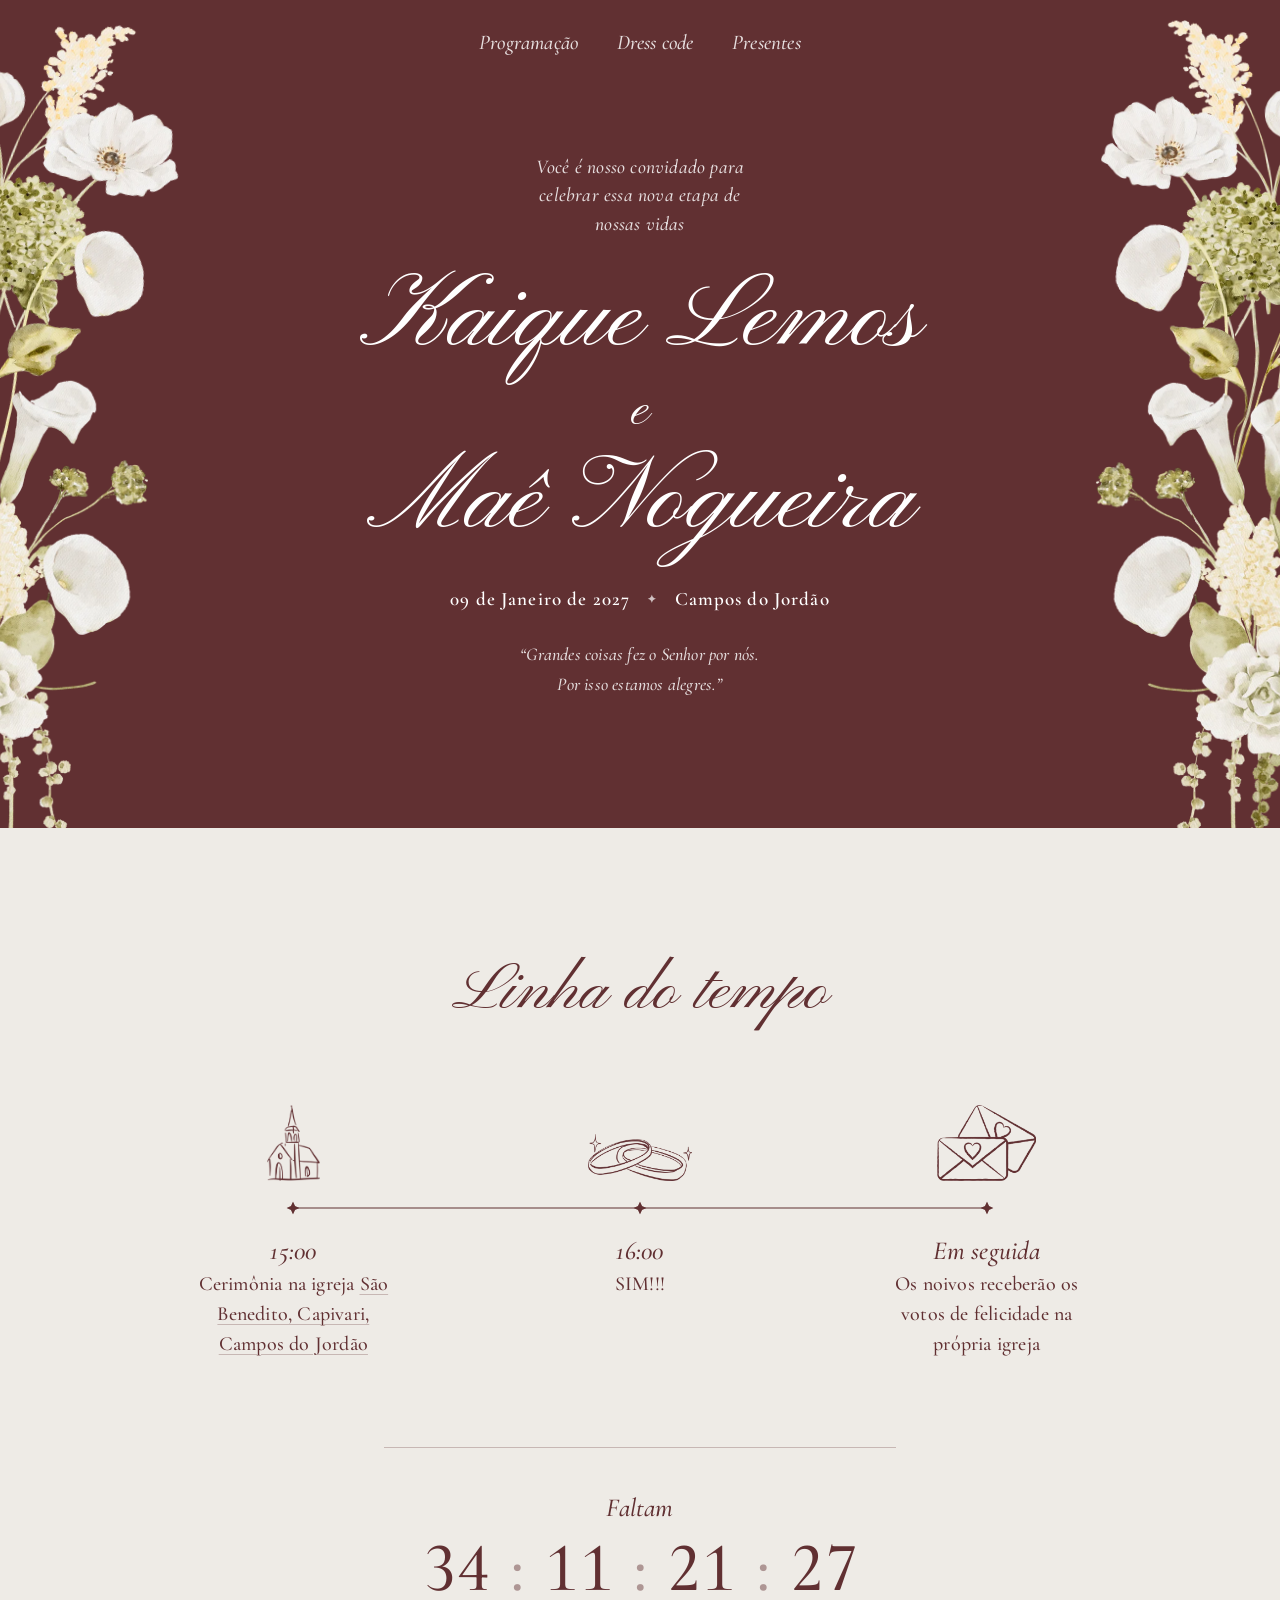
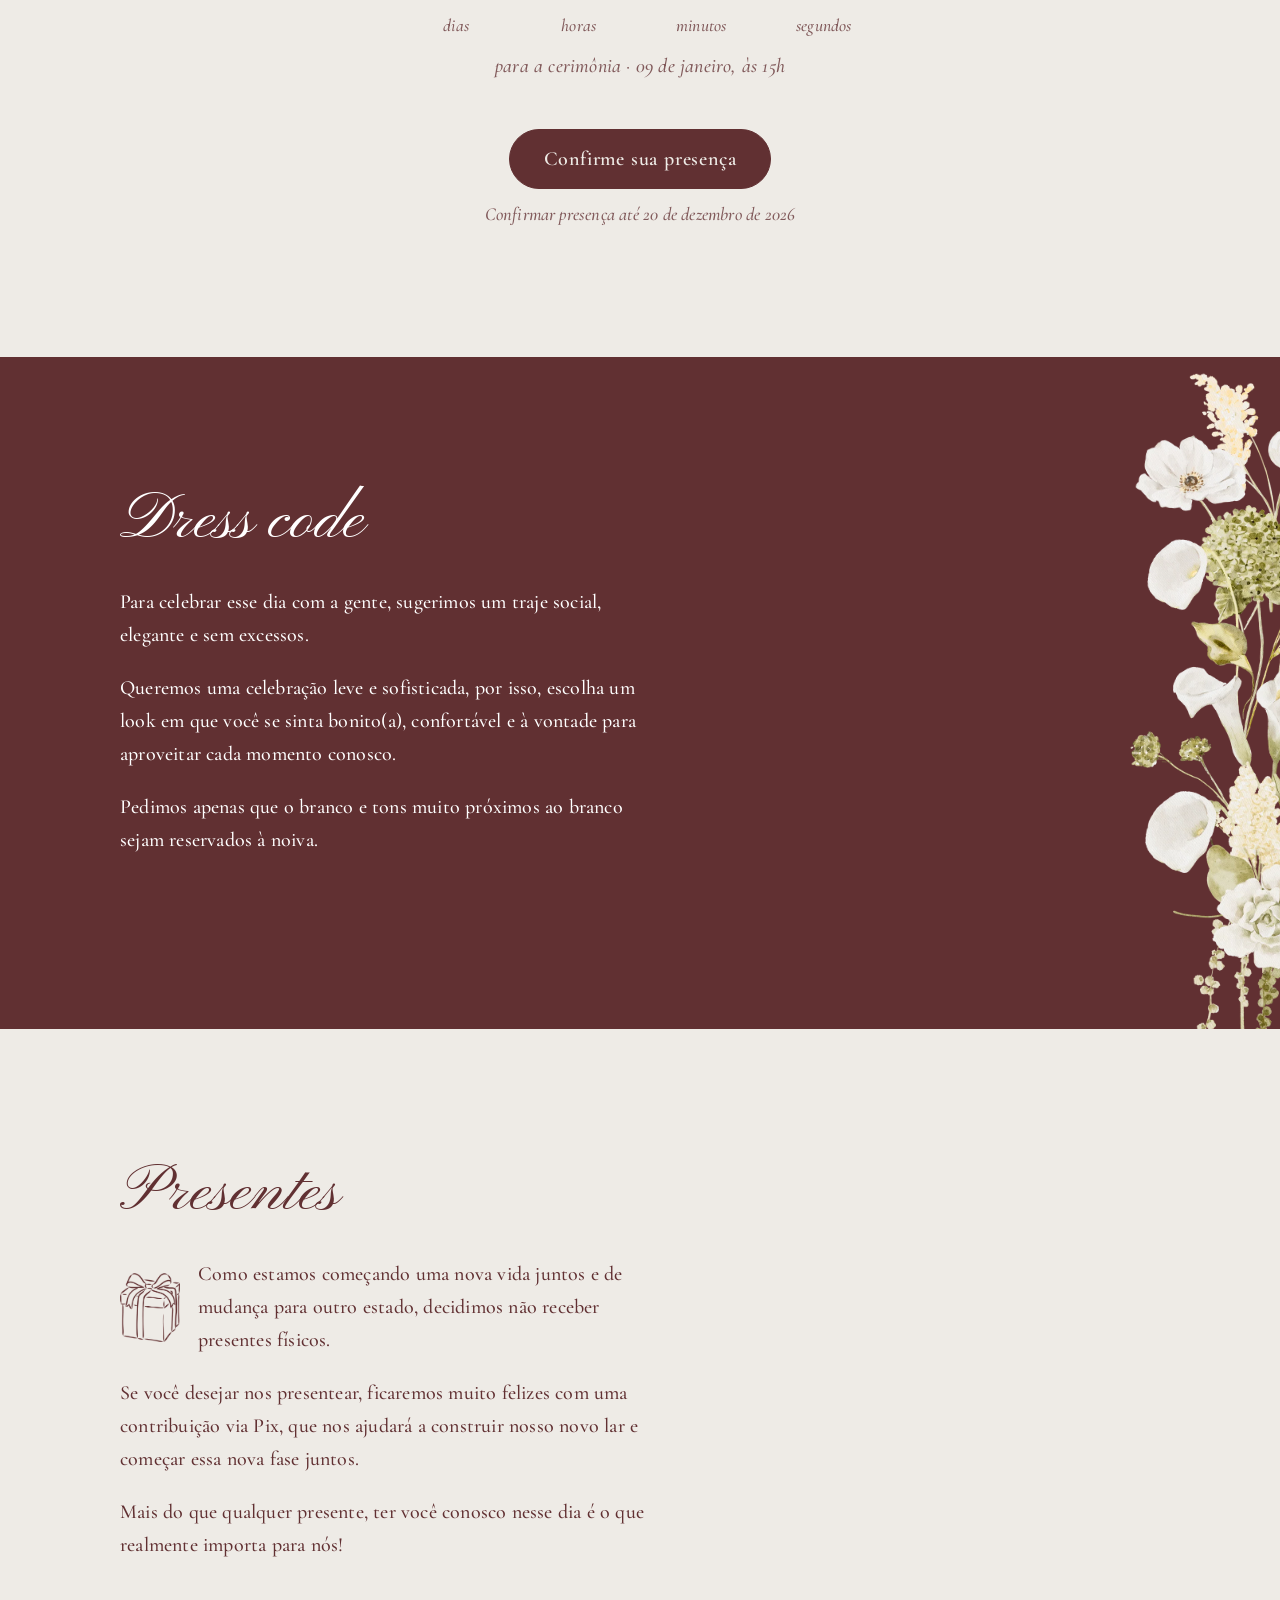
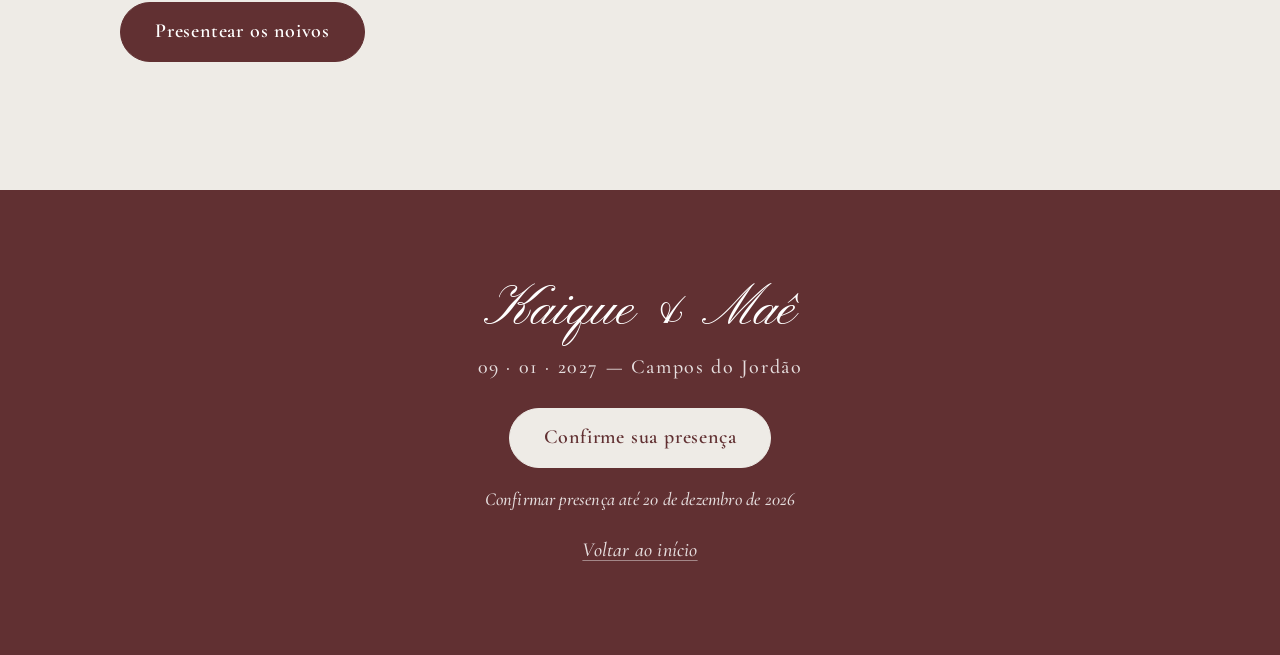
==== cerimonia/index.html @ 5c9cc26d "Versão do convite só para a cerimônia, com os votos na igreja Nova página em /cerimonia/ para quem é" ====
<!doctype html>
<html lang="pt-BR">
<head>
  <meta charset="utf-8">
  <meta name="viewport" content="width=device-width, initial-scale=1">
  <title>Kaique & Maê · 09.01.2027</title>
  <meta name="description" content="Casamento de Kaique Lemos e Maê Nogueira — 09 de janeiro de 2027, Igreja São Benedito, Campos do Jordão.">
  <!-- Versão do convite só para a cerimônia: sem recepção nem jantar; os noivos recebem os votos na igreja -->
  <!-- Site só para convidados: pede aos buscadores (Google etc.) para não indexar -->
  <meta name="robots" content="noindex, nofollow">
  <meta name="theme-color" content="#613032">

  <!-- Prévia ao compartilhar o link (WhatsApp, Instagram, Telegram) -->
  <meta property="og:type" content="website">
  <meta property="og:url" content="https://kaiquelem04.github.io/casamento/cerimonia/">
  <meta property="og:title" content="Kaique & Maê">
  <meta property="og:description" content="09 de janeiro de 2027 · Campos do Jordão. Você é nosso convidado!">
  <meta property="og:image" content="https://kaiquelem04.github.io/casamento/img/og.jpg">
  <meta property="og:image:width" content="1200">
  <meta property="og:image:height" content="630">
  <meta name="twitter:card" content="summary_large_image">

  <link rel="icon" href="../img/favicon.svg" type="image/svg+xml">
  <link rel="preconnect" href="https://fonts.googleapis.com">
  <link rel="preconnect" href="https://fonts.gstatic.com" crossorigin>
  <link rel="stylesheet" href="https://fonts.googleapis.com/css2?family=Cormorant+Garamond:ital,wght@0,500;0,600;1,500&family=Pinyon+Script&display=swap">
  <link rel="stylesheet" href="../estilo.css">
  <script>
    // Liga as transições entre seções só se o navegador suporta e a pessoa não pediu menos movimento.
    // Se o script.js não carregar em 2,5 s, desliga tudo para o conteúdo nunca ficar escondido.
    if ("IntersectionObserver" in window && !matchMedia("(prefers-reduced-motion: reduce)").matches) {
      document.documentElement.classList.add("js-anima");
      setTimeout(function () { if (!window.animaPronta) document.documentElement.classList.remove("js-anima"); }, 2500);
    }
  </script>
  <script src="../script.js" defer></script>
</head>
<body>

  <!-- ============ Capa ============ -->
  <header class="capa vinho" id="inicio">
    <div class="flores flores-esq" aria-hidden="true">
      <div class="flor flor-topo"></div>
      <div class="flor flor-base"></div>
    </div>
    <div class="flores flores-dir" aria-hidden="true">
      <div class="flor flor-topo"></div>
      <div class="flor flor-base"></div>
    </div>

    <nav class="menu" aria-label="Seções do site">
      <a href="#programacao">Programação</a>
      <a href="#dress-code">Dress code</a>
      <a href="#presentes">Presentes</a>
    </nav>

    <div class="capa-conteudo">
      <p class="chamada">Você é nosso convidado para celebrar essa nova etapa de nossas vidas</p>
      <h1 class="nomes">
        <span>Kaique Lemos</span>
        <span class="e">e</span>
        <span>Maê Nogueira</span>
      </h1>
      <p class="data">
        <span>09 de Janeiro de 2027</span>
        <span class="sep" aria-hidden="true">✦</span>
        <span>Campos do Jordão</span>
      </p>
      <p class="versiculo">“Grandes coisas fez o Senhor por nós. Por isso estamos alegres.”</p>
    </div>
  </header>

  <main>
    <!-- ============ Programação ============ -->
    <section class="secao papel" id="programacao" aria-labelledby="t-programacao">
      <div class="miolo">
        <h2 id="t-programacao" data-anima>Linha do tempo</h2>

        <ol class="linha-do-tempo">
          <li class="momento" data-anima>
            <img class="icone" src="../img/icones/igreja.webp" alt="" width="249" height="360">
            <span class="trilho" aria-hidden="true"><svg class="estrela" viewBox="0 0 64 64"><path d="M32 0L42.18 21.82L64 32L42.18 42.18L32 64L21.82 42.18L0 32L21.82 21.82Z"/></svg></span>
            <div class="momento-texto">
              <span class="hora">15:00</span>
              <p>Cerimônia na igreja <a href="https://maps.google.com/maps/place/data=!4m2!3m1!1s0x94cc88543a2c3bd7:0x20a7fb5d9fed7de4?entry=s&amp;sa=X&amp;ved=2ahUKEwiS2OWRpueWAxWaNrkGHdtUBzgQ4kB6BAgZEAA" target="_blank" rel="noopener">São Benedito, Capivari, Campos do Jordão</a></p>
            </div>
          </li>
          <li class="momento" data-anima>
            <img class="icone" src="../img/icones/aliancas.webp" alt="" width="360" height="163">
            <span class="trilho" aria-hidden="true"><svg class="estrela" viewBox="0 0 64 64"><path d="M32 0L42.18 21.82L64 32L42.18 42.18L32 64L21.82 42.18L0 32L21.82 21.82Z"/></svg></span>
            <div class="momento-texto">
              <span class="hora">16:00</span>
              <p>SIM!!!</p>
            </div>
          </li>
          <li class="momento" data-anima>
            <img class="icone" src="../img/icones/convite.webp" alt="" width="360" height="278">
            <span class="trilho" aria-hidden="true"><svg class="estrela" viewBox="0 0 64 64"><path d="M32 0L42.18 21.82L64 32L42.18 42.18L32 64L21.82 42.18L0 32L21.82 21.82Z"/></svg></span>
            <div class="momento-texto">
              <span class="hora">Em seguida</span>
              <p>Os noivos receberão os votos de felicidade na própria igreja</p>
            </div>
          </li>
        </ol>

        <div class="relogio" id="relogio" data-anima>
          <p class="relogio-titulo">Faltam</p>
          <div class="relogio-numeros">
            <div class="unidade"><span class="num" id="rel-d">118</span><span class="rotulo">dias</span></div>
            <span class="dois-pontos" aria-hidden="true">:</span>
            <div class="unidade"><span class="num" id="rel-h">17</span><span class="rotulo">horas</span></div>
            <span class="dois-pontos" aria-hidden="true">:</span>
            <div class="unidade"><span class="num" id="rel-m">20</span><span class="rotulo">minutos</span></div>
            <span class="dois-pontos" aria-hidden="true">:</span>
            <div class="unidade"><span class="num" id="rel-s">00</span><span class="rotulo">segundos</span></div>
          </div>
          <p class="relogio-nota">para a cerimônia · 09 de janeiro, às 15h</p>
          <div class="rsvp">
            <a class="botao botao-escuro" href="https://docs.google.com/forms/d/e/1FAIpQLSfrG4dv8Hcm9rx-ym1xa2u4WnbqPtX0x_8tNT4JmWpkgHbNkg/viewform?usp=publish-editor" target="_blank" rel="noopener">Confirme sua presença</a>
            <p class="prazo">Confirmar presença até 20 de dezembro de 2026</p>
          </div>
        </div>
      </div>
    </section>

    <!-- ============ Dress code ============ -->
    <section class="secao vinho" id="dress-code" aria-labelledby="t-dress">
      <div class="flores flores-dir" aria-hidden="true" data-anima>
        <div class="flor flor-topo"></div>
        <div class="flor flor-base"></div>
      </div>
      <div class="miolo">
        <div class="coluna">
          <h2 id="t-dress" data-anima>Dress code</h2>
          <div class="texto" data-anima>
            <p>Para celebrar esse dia com a gente, sugerimos um traje social, elegante e sem excessos.</p>
            <p>Queremos uma celebração leve e sofisticada, por isso, escolha um look em que você se sinta bonito(a), confortável e à vontade para aproveitar cada momento conosco.</p>
            <p>Pedimos apenas que o branco e tons muito próximos ao branco sejam reservados à noiva.</p>
          </div>
        </div>
      </div>
    </section>

    <!-- ============ Presentes ============ -->
    <section class="secao papel" id="presentes" aria-labelledby="t-presentes">
      <div class="miolo">
        <div class="coluna">
          <h2 id="t-presentes" data-anima>Presentes</h2>
          <div class="texto" data-anima>
            <div class="presente">
              <img src="../img/icones/presente.webp" alt="" width="307" height="350">
              <p>Como estamos começando uma nova vida juntos e de mudança para outro estado, decidimos não receber presentes físicos.</p>
            </div>
            <p>Se você desejar nos presentear, ficaremos muito felizes com uma contribuição via Pix, que nos ajudará a construir nosso novo lar e começar essa nova fase juntos.</p>
            <p>Mais do que qualquer presente, ter você conosco nesse dia é o que realmente importa para nós!</p>
          </div>
          <div class="acoes" data-anima>
            <button class="botao botao-cheio" id="presentear" type="button" aria-haspopup="dialog">Presentear os noivos</button>
          </div>
        </div>
      </div>
    </section>
  </main>

  <!-- ============ Janela de presentes ============ -->
  <dialog class="janela" id="janela-presentes" aria-labelledby="t-janela">
   <div class="janela-miolo">
    <button class="fechar" type="button" data-fechar aria-label="Fechar">×</button>

    <!-- Passo 1: escolher -->
    <div class="passo" id="passo-escolha">
      <h3 class="janela-titulo" id="t-janela">Presentear os noivos</h3>
      <p class="janela-sub">Escolha como prefere nos presentear:</p>
      <div class="opcoes">
        <a class="opcao" id="opcao-lista" href="#" target="_blank" rel="noopener">
          <span class="opcao-nome">Lista de Presentes</span>
          <span class="opcao-desc">Escolha um item da nossa lista na Amazon</span>
          <span class="opcao-seta" aria-hidden="true">↗</span>
        </a>
        <button class="opcao" id="opcao-pix" type="button">
          <span class="opcao-nome">Doar aos noivos</span>
          <span class="opcao-desc">Contribua com qualquer valor via Pix</span>
          <span class="opcao-seta" aria-hidden="true">→</span>
        </button>
      </div>
    </div>

    <!-- Passo 2: Pix -->
    <div class="passo" id="passo-pix" hidden>
      <h3 class="janela-titulo">Doar aos noivos</h3>
      <p class="janela-sub">Copie o código e cole na área <em>Pix Copia e Cola</em> do app do seu banco. O valor fica a seu critério.</p>
      <button class="botao botao-cheio botao-largo" id="copiar-pix" type="button">Copiar código Pix</button>
      <p class="aviso" id="aviso-pix" role="status"></p>
      <div class="qr">
        <img src="../img/pix-qr.svg" alt="QR code do Pix para doação aos noivos" width="180" height="180">
        <p>Está no computador? Aponte a câmera do celular para o QR code.</p>
      </div>
      <p class="recebedor">Recebedor: <strong>Kaique L Silva</strong></p>
      <button class="voltar" type="button" id="voltar">← Voltar às opções</button>
    </div>
   </div>
  </dialog>

  <!-- ============ Rodapé ============ -->
  <footer class="rodape vinho">
    <div class="miolo rodape-miolo" data-anima>
      <p class="rodape-nomes">Kaique &amp; Maê</p>
      <p class="rodape-data">09 · 01 · 2027 — Campos do Jordão</p>
      <a class="botao botao-claro rodape-botao" href="https://docs.google.com/forms/d/e/1FAIpQLSfrG4dv8Hcm9rx-ym1xa2u4WnbqPtX0x_8tNT4JmWpkgHbNkg/viewform?usp=publish-editor" target="_blank" rel="noopener">Confirme sua presença</a>
      <p class="prazo prazo-claro">Confirmar presença até 20 de dezembro de 2026</p>
      <a class="rodape-topo" href="#inicio">Voltar ao início</a>
    </div>
  </footer>

</body>
</html>
---- estilo.css ----
/* =========================================================
   Maê & Kaique — site do casamento
   Paleta e flores vindas do convite do Canva
   ========================================================= */

:root {
  --vinho: #613032;
  --vinho-profundo: #4d2527;
  --papel: #eeebe6;
  --branco: #ffffff;
  --branco-suave: rgba(255, 255, 255, 0.84);
  --vinho-suave: rgba(97, 48, 50, 0.78);
  --fio-claro: rgba(255, 255, 255, 0.42);
  --fio-vinho: rgba(97, 48, 50, 0.28);

  --script: "Pinyon Script", "Segoe Script", cursive;
  --texto: "Cormorant Garamond", "Cormorant", Garamond, Georgia, serif;

  --miolo: 1040px;
  --respiro: clamp(72px, 10vw, 128px);
}

* { box-sizing: border-box; }
[hidden] { display: none !important; }

html {
  scroll-behavior: smooth;
  -webkit-text-size-adjust: 100%;
}

body {
  margin: 0;
  background: var(--papel);
  color: var(--vinho);
  font-family: var(--texto);
  font-weight: 500;
  font-size: clamp(17.5px, 0.6vw + 15px, 20px);
  line-height: 1.65;
  letter-spacing: 0.01em;
}

img { display: block; max-width: 100%; height: auto; }
p { margin: 0; }

h1, h2 {
  margin: 0;
  font-family: var(--script);
  font-weight: 400;
  line-height: 1.1;
  letter-spacing: 0;
  text-wrap: balance;
}
h2 { font-size: clamp(44px, 5.4vw, 66px); }

a {
  color: inherit;
  text-decoration: underline;
  text-decoration-thickness: 1px;
  text-underline-offset: 0.22em;
  transition: text-decoration-color 0.2s;
}
:focus-visible {
  outline: 1.5px solid currentColor;
  outline-offset: 4px;
  border-radius: 2px;
}

/* ---------- Superfícies ---------- */
.vinho { background: var(--vinho); color: var(--branco); }
.papel { background: var(--papel); color: var(--vinho); }
.vinho a { text-decoration-color: var(--fio-claro); }
.vinho a:hover { text-decoration-color: var(--branco); }
.papel a { text-decoration-color: var(--fio-vinho); }
.papel a:hover { text-decoration-color: var(--vinho); }

.secao {
  position: relative;
  overflow: clip;
  padding: var(--respiro) 22px;
}
.miolo {
  position: relative;
  z-index: 1;
  max-width: var(--miolo);
  margin: 0 auto;
}
.coluna { max-width: 34rem; }
.texto {
  display: flex;
  flex-direction: column;
  gap: 1em;
  margin-top: clamp(18px, 2.4vw, 28px);
}

/* ---------- Flores aquarela ----------
   Cada moldura tem a proporção da página do Canva (397 × 559);
   1u = 1px do design, então as flores ficam exatamente onde estavam. */
.flores {
  position: absolute;
  top: 0;
  bottom: 0;
  aspect-ratio: 397 / 559;
  container-type: size;
  pointer-events: none;
  z-index: 0;
}
.flores-esq { left: 0; }
.flores-dir { right: 0; }

.flor {
  --u: calc(100cqh / 559);
  position: absolute;
  background-size: 100% 100%;
  background-repeat: no-repeat;
}
.flor-topo { width: calc(var(--u) * 204.94); aspect-ratio: 620 / 956;  background-image: url("img/flor-topo.webp"); }
.flor-base { width: calc(var(--u) * 205.21); aspect-ratio: 620 / 1026; background-image: url("img/flor-base.webp"); }

.flores-esq .flor-topo { left: calc(var(--u) * -96.93);  top: calc(var(--u) * 4.32);   transform: rotate(12.73deg); }
.flores-esq .flor-base { left: calc(var(--u) * -104.99); top: calc(var(--u) * 250.59); }
.flores-dir .flor-topo { left: calc(var(--u) * 279.77);  top: calc(var(--u) * 11.33);  transform: rotate(-2.69deg) scaleX(-1); }
.flores-dir .flor-base { left: calc(var(--u) * 272.46);  top: calc(var(--u) * 251.58); transform: scaleX(-1); }

/* ---------- Capa ---------- */
.capa {
  position: relative;
  overflow: clip;
  display: flex;
  align-items: center;
  justify-content: center;
  min-height: clamp(640px, 92svh, 900px);
}

.menu {
  position: absolute;
  top: 26px;
  left: 0;
  right: 0;
  z-index: 2;
  display: flex;
  justify-content: center;
  gap: clamp(22px, 3vw, 40px);
  font-style: italic;
  font-size: 1.05em;
}
.menu a {
  color: var(--branco-suave);
  text-decoration-color: transparent;
}
.menu a:hover { color: var(--branco); text-decoration-color: var(--fio-claro); }

.capa-conteudo {
  position: relative;
  z-index: 1;
  display: flex;
  flex-direction: column;
  align-items: center;
  gap: clamp(20px, 2.8vh, 30px);
  max-width: 46rem;
  padding: 104px 24px 80px;
  text-align: center;
}
.chamada {
  max-width: 26ch;
  font-style: italic;
  font-size: 0.98em;
  line-height: 1.45;
  color: var(--branco-suave);
}
.nomes {
  display: flex;
  flex-direction: column;
  align-items: center;
  font-size: clamp(60px, 8.2vw, 112px);
  line-height: 1.08;
}
.nomes .e { font-size: 0.52em; line-height: 1.25; }
.data {
  display: flex;
  flex-wrap: wrap;
  justify-content: center;
  align-items: baseline;
  gap: 0.2em 0.9em;
  font-weight: 600;
  font-size: 0.95em;
  letter-spacing: 0.06em;
}
.data .sep { font-size: 0.6em; opacity: 0.7; transform: translateY(-0.2em); }
.versiculo {
  max-width: 32ch;
  font-size: 0.9em;
  font-style: italic;
  color: var(--branco-suave);
}

/* ---------- Linha do tempo ---------- */
#programacao h2 { text-align: center; }

.linha-do-tempo {
  --passo: 30px;              /* distância entre momentos no celular */
  list-style: none;
  max-width: 30rem;
  margin: clamp(40px, 5vw, 64px) auto 0;
  padding: 0;
}
.momento {
  display: grid;
  grid-template-columns: 76px 14px 1fr;
  column-gap: 16px;
  padding-bottom: var(--passo);
}
.momento:last-child { padding-bottom: 0; }

.icone {
  align-self: center;
  justify-self: center;
  width: auto;
  max-width: 76px;
  max-height: 60px;
  object-fit: contain;
}
.trilho {
  position: relative;
  font-size: clamp(22px, 1vw + 18px, 26px);   /* mesmo corpo da hora: alinha a estrela */
}
.trilho::before {                              /* linha que liga os momentos */
  content: "";
  position: absolute;
  left: 50%;
  top: 0;
  bottom: calc(-1 * var(--passo));
  width: 1px;
  background: var(--vinho);
  transform: translateX(-50%);
}
.momento:first-child .trilho::before { top: 0.62em; }
.momento:last-child .trilho::before { bottom: auto; height: 0.62em; }
.estrela {
  position: absolute;
  left: 50%;
  top: 0.62em;
  width: 11px;
  height: 11px;
  transform: translate(-50%, -50%);
  fill: var(--vinho);
}
.hora {
  display: block;
  font-style: italic;
  font-size: clamp(22px, 1vw + 18px, 26px);
  line-height: 1.25;
}
.momento-texto p { margin-top: 2px; line-height: 1.5; }

/* Computador: linha do tempo na horizontal */
@media (min-width: 860px) {
  .linha-do-tempo {
    display: grid;
    grid-auto-flow: column;      /* uma coluna por momento (4 no site, 3 na versão da cerimônia) */
    grid-auto-columns: 1fr;
    max-width: none;
  }
  .momento {
    grid-template-columns: 1fr;
    grid-template-rows: 88px 34px auto;
    justify-items: center;
    row-gap: 10px;
    padding: 0 8px;
    text-align: center;
  }
  .icone { align-self: end; max-width: 104px; max-height: 76px; }
  .trilho { width: 100%; font-size: inherit; }
  .trilho::before {
    top: 50%;
    bottom: auto;
    left: -8px;
    right: -8px;
    width: auto;
    height: 1px;
    transform: translateY(-50%);
  }
  .momento:first-child .trilho::before { top: 50%; left: 50%; }
  .momento:last-child .trilho::before { height: 1px; right: 50%; }
  .estrela { top: 50%; width: 13px; height: 13px; }
  .momento-texto { max-width: 20ch; }
}

/* ---------- Relógio ---------- */
.relogio {
  display: flex;
  flex-direction: column;
  align-items: center;
  gap: 10px;
  max-width: 32rem;
  margin: clamp(56px, 7vw, 88px) auto 0;
  padding-top: clamp(32px, 4vw, 44px);
  border-top: 1px solid var(--fio-vinho);
  text-align: center;
}
.relogio-titulo { font-style: italic; font-size: 1.3em; line-height: 1.2; }
.relogio-numeros {
  display: flex;
  align-items: flex-start;
  gap: clamp(5px, 1.8vw, 20px);
}
.unidade { display: flex; flex-direction: column; align-items: center; }
.num, .dois-pontos {
  font-size: clamp(38px, 6vw, 70px);
  font-weight: 500;
  line-height: 1;
  font-variant-numeric: lining-nums tabular-nums;
}
.dois-pontos { opacity: 0.45; }
.rotulo {
  margin-top: 8px;
  font-style: italic;
  font-size: 0.88em;
  color: var(--vinho-suave);
}
.relogio-nota { font-style: italic; color: var(--vinho-suave); }

/* ---------- Dress code ---------- */
#dress-code .miolo { min-height: 26rem; }

/* ---------- Presentes ---------- */
.presente {
  display: grid;
  grid-template-columns: 60px 1fr;
  column-gap: 18px;
  align-items: center;
}
.acoes {
  display: flex;
  flex-wrap: wrap;
  gap: 12px;
  margin-top: clamp(28px, 3.4vw, 40px);
}
.botao {
  display: inline-flex;
  align-items: center;
  justify-content: center;
  padding: 0.62em 1.7em;
  border: 1px solid var(--vinho);
  border-radius: 999px;
  font: inherit;
  font-weight: 600;
  letter-spacing: 0.04em;
  text-decoration: none;
  cursor: pointer;
  transition: background-color 0.2s, color 0.2s;
}
.botao-cheio { background: var(--vinho); color: var(--branco); }
.botao-cheio:hover { background: var(--vinho-profundo); }
.botao-contorno { background: transparent; color: var(--vinho); }
.botao-contorno:hover { background: rgba(97, 48, 50, 0.08); }
.botao-largo { width: 100%; }
.botao-claro { background: var(--papel); border-color: var(--papel); color: var(--vinho); }
.botao-claro:hover { background: var(--branco); border-color: var(--branco); }
.rodape-botao { margin-top: 18px; }
.botao-escuro { background: var(--vinho); border-color: var(--vinho); color: var(--papel); }
.botao-escuro:hover { background: var(--vinho-profundo); border-color: var(--vinho-profundo); }

/* confirmação de presença, abaixo do contador */
.rsvp {
  display: flex;
  flex-direction: column;
  align-items: center;
  gap: 10px;
  margin-top: clamp(26px, 3.4vw, 36px);
}
.prazo { font-style: italic; font-size: 0.92em; color: var(--vinho-suave); }
.prazo-claro { margin-top: 10px; color: var(--branco-suave); }

/* ---------- Janela de presentes ---------- */
.janela {
  width: min(92vw, 440px);
  max-height: 92svh;
  padding: 0;
  border: 0;
  border-radius: 6px;
  background: var(--papel);
  color: var(--vinho);
  box-shadow: 0 30px 80px -20px rgba(40, 16, 18, 0.6);
}
.janela::backdrop {
  background: rgba(45, 20, 22, 0.62);
  backdrop-filter: blur(3px);
}
.janela[open] { animation: surgir 0.22s ease-out; }
@keyframes surgir {
  from { transform: translateY(8px); opacity: 0.4; }
  to   { transform: none; opacity: 1; }
}
.janela-miolo {
  position: relative;
  padding: clamp(28px, 6vw, 40px) clamp(22px, 6vw, 36px) clamp(24px, 5vw, 32px);
}
.passo { display: flex; flex-direction: column; gap: 14px; }
.janela-titulo {
  margin: 0;
  padding-right: 32px;
  font-family: var(--script);
  font-weight: 400;
  font-size: clamp(36px, 8vw, 44px);
  line-height: 1.15;
}
.janela-sub { color: var(--vinho-suave); line-height: 1.5; }
.janela-sub em { font-style: italic; color: var(--vinho); }

.fechar {
  position: absolute;
  top: 12px;
  right: 12px;
  width: 40px;
  height: 40px;
  border: 0;
  border-radius: 50%;
  background: transparent;
  color: var(--vinho);
  font: inherit;
  font-size: 28px;
  line-height: 1;
  cursor: pointer;
}
.fechar:hover { background: rgba(97, 48, 50, 0.08); }

.opcoes { display: flex; flex-direction: column; gap: 10px; margin-top: 4px; }
.opcao {
  display: grid;
  grid-template-columns: 1fr auto;
  grid-template-areas: "nome seta" "desc seta";
  align-items: center;
  column-gap: 12px;
  width: 100%;
  padding: 16px 18px;
  border: 1px solid var(--fio-vinho);
  border-radius: 6px;
  background: #fff;
  color: var(--vinho);
  font: inherit;
  text-align: left;
  text-decoration: none;
  cursor: pointer;
  transition: border-color 0.2s, background-color 0.2s;
}
.opcao:hover { border-color: var(--vinho); background: #fbf9f7; }
.opcao-nome { grid-area: nome; font-weight: 600; font-size: 1.1em; line-height: 1.3; }
.opcao-desc { grid-area: desc; font-style: italic; color: var(--vinho-suave); line-height: 1.4; }
.opcao-seta { grid-area: seta; font-size: 1.3em; }

.aviso {
  min-height: 1.5em;
  font-style: italic;
  line-height: 1.5;
  color: var(--vinho-suave);
  text-align: center;
}
.aviso.codigo {
  font-style: normal;
  font-size: 0.8em;
  word-break: break-all;
  user-select: all;
  text-align: left;
}
.qr {
  display: grid;
  grid-template-columns: 116px 1fr;
  gap: 16px;
  align-items: center;
  padding: 14px;
  border-radius: 6px;
  background: #fff;
}
.qr img { width: 116px; height: 116px; }
.qr p { font-style: italic; font-size: 0.92em; line-height: 1.45; color: var(--vinho-suave); }
.recebedor { font-size: 0.92em; color: var(--vinho-suave); }
.recebedor strong { font-weight: 600; color: var(--vinho); }
.voltar {
  align-self: flex-start;
  padding: 4px 0;
  border: 0;
  background: transparent;
  color: var(--vinho);
  font: inherit;
  font-style: italic;
  text-decoration: underline;
  text-decoration-color: var(--fio-vinho);
  text-underline-offset: 0.22em;
  cursor: pointer;
}
.voltar:hover { text-decoration-color: var(--vinho); }

/* ---------- Rodapé ---------- */
.rodape { padding: clamp(56px, 8vw, 88px) 22px; }
.rodape-miolo {
  display: flex;
  flex-direction: column;
  align-items: center;
  gap: 6px;
  text-align: center;
}
.rodape-nomes { font-family: var(--script); font-size: clamp(40px, 4.6vw, 56px); line-height: 1.2; }
.rodape-data { letter-spacing: 0.08em; color: var(--branco-suave); }
.rodape-topo { margin-top: 14px; font-style: italic; color: var(--branco-suave); }

/* ---------- Telas médias e celular ----------
   Capa volta à composição do convite: flores à esquerda, texto à direita. */
@media (max-width: 899px) {
  .flores-dir { display: none; }
  .menu { display: none; }

  .capa { justify-content: flex-start; min-height: 640px; }
  .capa-conteudo {
    align-items: flex-start;
    max-width: none;
    padding: 64px 20px 64px clamp(130px, 36vw, 300px);
    text-align: left;
  }
  .nomes { align-items: flex-start; font-size: clamp(34px, 10.4vw, 70px); }
  .nomes .e { padding-left: 0.2em; }
  .data { flex-direction: column; justify-content: flex-start; gap: 0; }
  .data .sep { display: none; }
}

/* ---------- Transição entre as partes ----------
   Cada bloco sobe e aparece quando entra na tela. Só vale com a classe
   "js-anima" (posta no <head>); sem JavaScript tudo aparece normalmente. */
.js-anima [data-anima] {
  opacity: 0;
  transform: translateY(28px);
  transition:
    opacity 0.9s ease,
    transform 1s cubic-bezier(0.2, 0.7, 0.2, 1);
  transition-delay: var(--atraso, 0s);
}
.js-anima .flores[data-anima] { transform: translateX(40px); transition-duration: 1.4s, 1.6s; }
.js-anima [data-anima].visivel { opacity: 1; transform: none; }

/* linha do tempo no computador: os momentos entram um depois do outro */
@media (min-width: 860px) {
  .momento:nth-child(2) { --atraso: 0.12s; }
  .momento:nth-child(3) { --atraso: 0.24s; }
  .momento:nth-child(4) { --atraso: 0.36s; }
}
.texto[data-anima] { --atraso: 0.1s; }
.acoes[data-anima] { --atraso: 0.2s; }

@media (prefers-reduced-motion: reduce) {
  html { scroll-behavior: auto; }
  * { transition: none !important; }
}
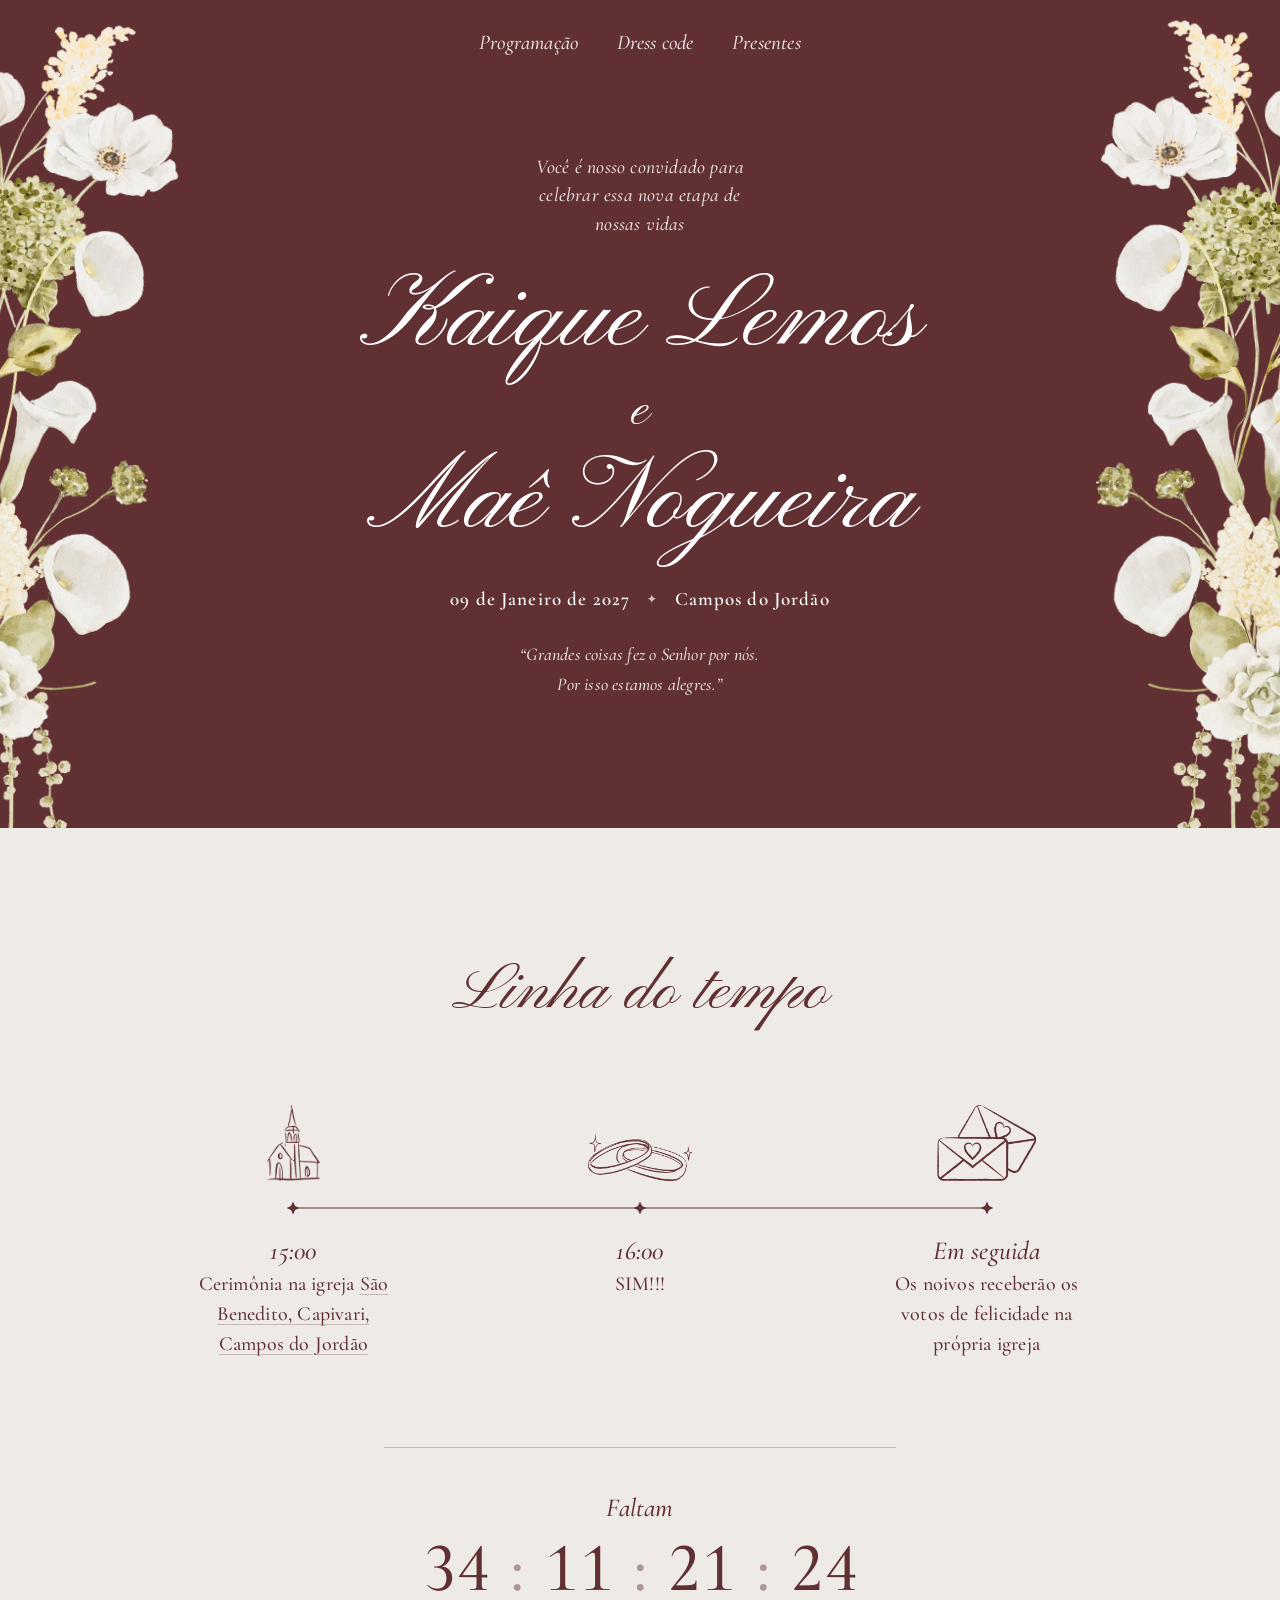
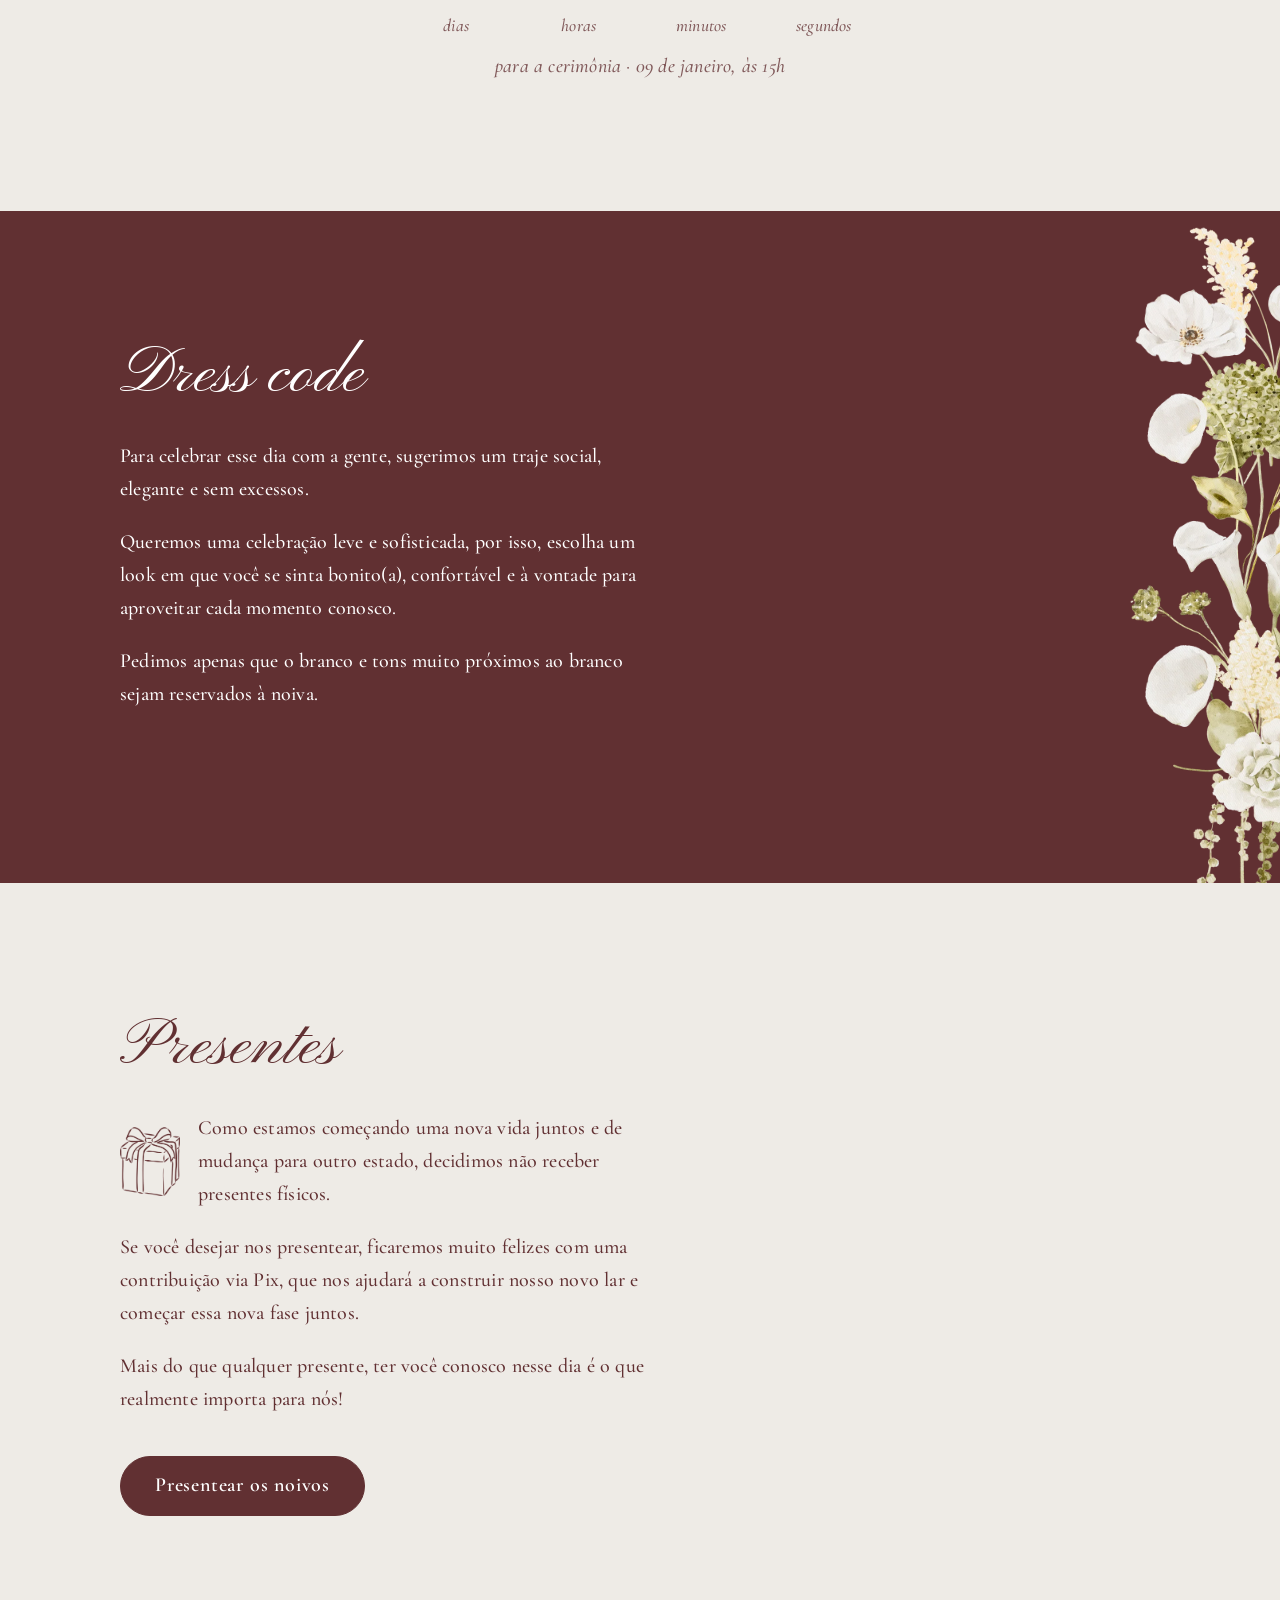
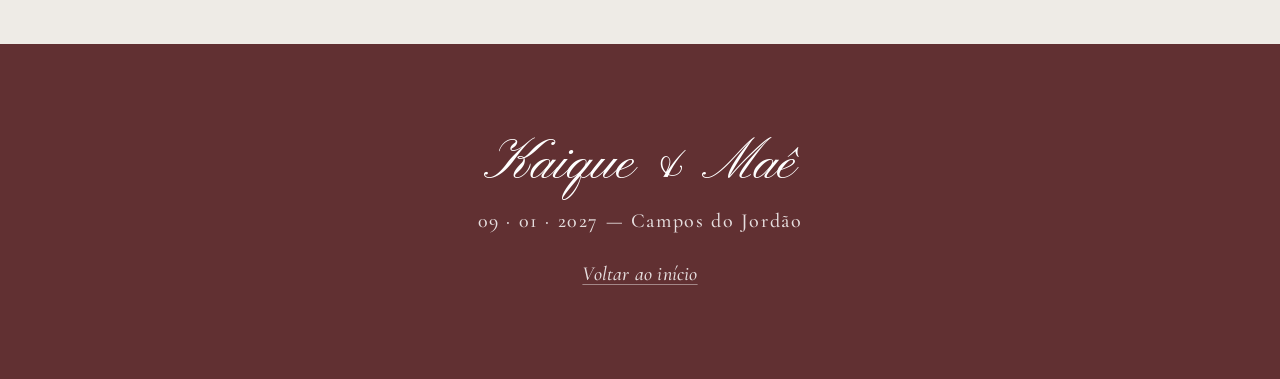
==== commit 9eb62a4d: "Tira a confirmação de presença da versão da cerimônia O formulário de confirmação serve para contar " ====
--- a/cerimonia/index.html
+++ b/cerimonia/index.html
@@ -5,7 +5,7 @@
   <meta name="viewport" content="width=device-width, initial-scale=1">
   <title>Kaique & Maê · 09.01.2027</title>
   <meta name="description" content="Casamento de Kaique Lemos e Maê Nogueira — 09 de janeiro de 2027, Igreja São Benedito, Campos do Jordão.">
-  <!-- Versão do convite só para a cerimônia: sem recepção nem jantar; os noivos recebem os votos na igreja -->
+  <!-- Versão do convite só para a cerimônia: sem recepção, jantar nem confirmação de presença; os noivos recebem os votos na igreja -->
   <!-- Site só para convidados: pede aos buscadores (Google etc.) para não indexar -->
   <meta name="robots" content="noindex, nofollow">
   <meta name="theme-color" content="#613032">
@@ -115,10 +115,6 @@
             <div class="unidade"><span class="num" id="rel-s">00</span><span class="rotulo">segundos</span></div>
           </div>
           <p class="relogio-nota">para a cerimônia · 09 de janeiro, às 15h</p>
-          <div class="rsvp">
-            <a class="botao botao-escuro" href="https://docs.google.com/forms/d/e/1FAIpQLSfrG4dv8Hcm9rx-ym1xa2u4WnbqPtX0x_8tNT4JmWpkgHbNkg/viewform?usp=publish-editor" target="_blank" rel="noopener">Confirme sua presença</a>
-            <p class="prazo">Confirmar presença até 20 de dezembro de 2026</p>
-          </div>
         </div>
       </div>
     </section>
@@ -206,8 +202,6 @@
     <div class="miolo rodape-miolo" data-anima>
       <p class="rodape-nomes">Kaique &amp; Maê</p>
       <p class="rodape-data">09 · 01 · 2027 — Campos do Jordão</p>
-      <a class="botao botao-claro rodape-botao" href="https://docs.google.com/forms/d/e/1FAIpQLSfrG4dv8Hcm9rx-ym1xa2u4WnbqPtX0x_8tNT4JmWpkgHbNkg/viewform?usp=publish-editor" target="_blank" rel="noopener">Confirme sua presença</a>
-      <p class="prazo prazo-claro">Confirmar presença até 20 de dezembro de 2026</p>
       <a class="rodape-topo" href="#inicio">Voltar ao início</a>
     </div>
   </footer>
